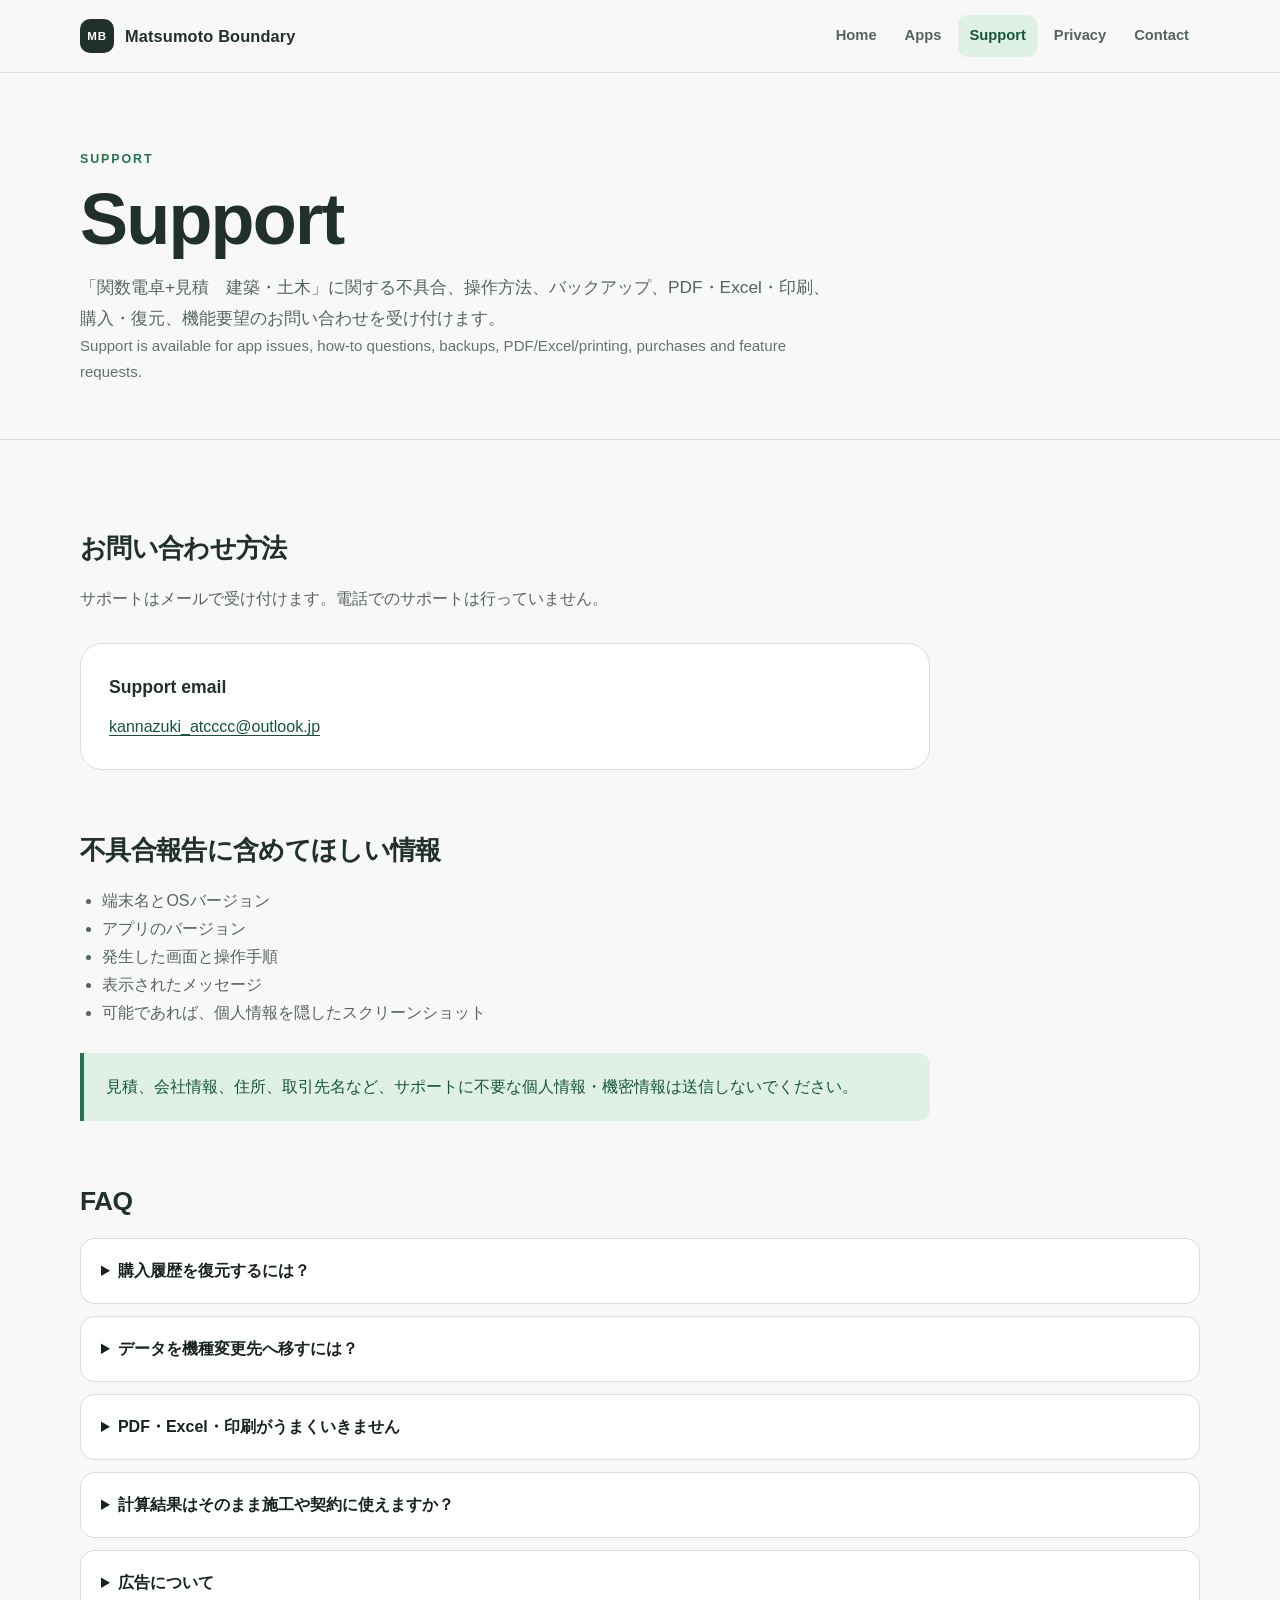
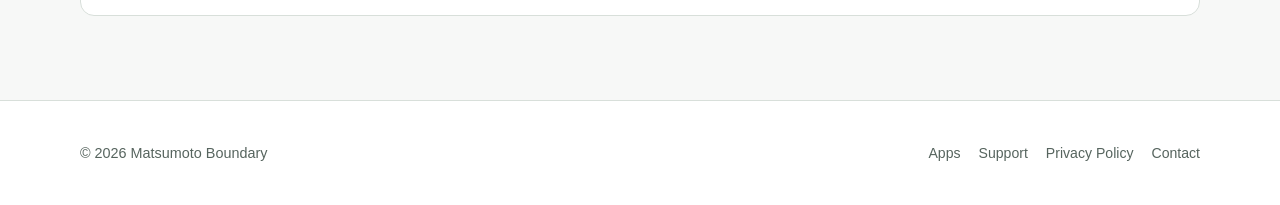
==== support/index.html @ 76c3ba08 "Launch Matsumoto Boundary website" ====
<!doctype html>
<html lang="ja">
  <head>
    <meta charset="UTF-8">
    <meta name="viewport" content="width=device-width, initial-scale=1">
    <meta name="description" content="関数電卓+見積 建築・土木の操作、バックアップ、PDF・Excel・印刷、購入復元に関するサポート情報です。">
    <meta name="theme-color" content="#f7f8f7">
    <link rel="canonical" href="https://matsumotoboundary.com/support/">
    <link rel="stylesheet" href="/assets/css/site.css">
    <title>Support | Matsumoto Boundary</title>
  </head>
  <body>
    <a class="skip-link" href="#main">本文へ移動</a>
    <header class="site-header"><div class="header-inner"><a class="brand" href="/" aria-label="Matsumoto Boundary Home"><span class="brand-mark" aria-hidden="true">MB</span><span>Matsumoto Boundary</span></a><nav class="site-nav" aria-label="Primary navigation"><ul><li><a href="/">Home</a></li><li><a href="/apps/">Apps</a></li><li><a href="/support/" aria-current="page">Support</a></li><li><a href="/privacy/">Privacy</a></li><li><a href="/contact/">Contact</a></li></ul></nav></div></header>
    <main id="main">
      <section class="page-hero"><div class="container"><p class="eyebrow">Support</p><h1>Support</h1><p class="lead">「関数電卓+見積　建築・土木」に関する不具合、操作方法、バックアップ、PDF・Excel・印刷、購入・復元、機能要望のお問い合わせを受け付けます。</p><p class="lead lang-en">Support is available for app issues, how-to questions, backups, PDF/Excel/printing, purchases and feature requests.</p></div></section>
      <section class="section"><div class="container"><div class="prose"><h2>お問い合わせ方法</h2><p>サポートはメールで受け付けます。電話でのサポートは行っていません。</p><div class="contact-panel"><strong>Support email</strong><a href="mailto:kannazuki_atcccc@outlook.jp">kannazuki_atcccc@outlook.jp</a></div><h2>不具合報告に含めてほしい情報</h2><ul><li>端末名とOSバージョン</li><li>アプリのバージョン</li><li>発生した画面と操作手順</li><li>表示されたメッセージ</li><li>可能であれば、個人情報を隠したスクリーンショット</li></ul><div class="note"><p>見積、会社情報、住所、取引先名など、サポートに不要な個人情報・機密情報は送信しないでください。</p></div><h2>FAQ</h2></div><div class="faq"><details><summary>購入履歴を復元するには？</summary><p>アプリ内の購入・復元画面から、購入時と同じApple Accountで復元操作を行ってください。購入処理はApple等のプラットフォームを通じて行われます。</p></details><details><summary>データを機種変更先へ移すには？</summary><p>設定の「データのバックアップ」から.genbacalcファイルを書き出し、新しい端末で「バックアップから復元」を選択してください。バックアップファイルの保管・共有はユーザーご自身で管理してください。</p></details><details><summary>PDF・Excel・印刷がうまくいきません</summary><p>対象の見積を開き、正式PDF、正式Excel、印刷の各操作をお試しください。印刷可否は端末、プリンター、共有先アプリ、ネットワーク環境にも依存します。</p></details><details><summary>計算結果はそのまま施工や契約に使えますか？</summary><p>計算結果、数量、換算、見積、帳票は参考情報です。施工、発注、契約、申請、提出前に入力値・設定・結果をご自身で確認し、法令、規格、設計図書、契約条件、メーカー仕様、現場条件を優先してください。</p></details><details><summary>広告について</summary><p>無料利用時には、バナー広告や対象機能を開く前の動画広告が表示される場合があります。広告なし・完全版の提供内容はアプリ内とApp Storeの最新表示をご確認ください。</p></details></div></div></section>
    </main>
    <footer class="site-footer"><div class="footer-inner"><p class="copyright">© 2026 Matsumoto Boundary</p><ul class="footer-links"><li><a href="/apps/">Apps</a></li><li><a href="/support/">Support</a></li><li><a href="/privacy/">Privacy Policy</a></li><li><a href="/contact/">Contact</a></li></ul></div></footer>
  </body>
</html>
---- assets/css/site.css ----
:root {
  color-scheme: light;
  --bg: #f7f8f7;
  --surface: #ffffff;
  --surface-muted: #edf1ee;
  --text: #18231f;
  --muted: #56645e;
  --line: #d8dfda;
  --green: #247451;
  --green-dark: #15553a;
  --green-soft: #dff1e7;
  --charcoal: #22302b;
  --orange: #d86b2b;
  --shadow: 0 18px 44px rgba(24, 35, 31, 0.08);
  --radius: 22px;
  --content: 1120px;
}

* {
  box-sizing: border-box;
}

html {
  scroll-behavior: smooth;
}

body {
  min-width: 280px;
  margin: 0;
  background: var(--bg);
  color: var(--text);
  font-family: -apple-system, BlinkMacSystemFont, "Segoe UI", "Noto Sans JP",
    "Hiragino Kaku Gothic ProN", Meiryo, sans-serif;
  font-size: 16px;
  line-height: 1.75;
  -webkit-font-smoothing: antialiased;
}

a {
  color: var(--green-dark);
  text-underline-offset: 0.2em;
}

a:hover {
  color: var(--green);
}

a:focus-visible,
button:focus-visible,
summary:focus-visible {
  outline: 3px solid rgba(36, 116, 81, 0.38);
  outline-offset: 4px;
  border-radius: 6px;
}

.skip-link {
  position: fixed;
  z-index: 100;
  top: 10px;
  left: 10px;
  padding: 10px 14px;
  transform: translateY(-160%);
  border-radius: 8px;
  background: var(--charcoal);
  color: #fff;
}

.skip-link:focus {
  transform: translateY(0);
}

.site-header {
  position: sticky;
  z-index: 20;
  top: 0;
  border-bottom: 1px solid rgba(216, 223, 218, 0.9);
  background: rgba(247, 248, 247, 0.94);
  backdrop-filter: blur(12px);
}

.header-inner,
.footer-inner,
.container {
  width: min(calc(100% - 40px), var(--content));
  margin-inline: auto;
}

.header-inner {
  display: flex;
  min-height: 72px;
  align-items: center;
  justify-content: space-between;
  gap: 24px;
}

.brand {
  display: inline-flex;
  flex: none;
  align-items: center;
  gap: 11px;
  color: var(--charcoal);
  font-size: 1.02rem;
  font-weight: 750;
  letter-spacing: 0.01em;
  text-decoration: none;
}

.brand-mark {
  display: grid;
  width: 34px;
  height: 34px;
  place-items: center;
  border-radius: 10px;
  background: var(--charcoal);
  color: #fff;
  font-size: 0.72rem;
  letter-spacing: 0.06em;
}

.site-nav ul,
.footer-links {
  display: flex;
  margin: 0;
  padding: 0;
  align-items: center;
  gap: 6px;
  list-style: none;
}

.site-nav a {
  display: block;
  padding: 8px 11px;
  border-radius: 9px;
  color: var(--muted);
  font-size: 0.92rem;
  font-weight: 650;
  text-decoration: none;
}

.site-nav a:hover,
.site-nav a[aria-current="page"] {
  background: var(--green-soft);
  color: var(--green-dark);
}

main {
  overflow: hidden;
}

.hero {
  position: relative;
  padding: 104px 0 88px;
}

.hero::after {
  position: absolute;
  z-index: -1;
  top: -160px;
  right: -160px;
  width: 520px;
  height: 520px;
  border-radius: 50%;
  background: radial-gradient(circle, rgba(36, 116, 81, 0.13), transparent 68%);
  content: "";
}

.hero-grid {
  display: grid;
  grid-template-columns: minmax(0, 1.15fr) minmax(320px, 0.85fr);
  align-items: center;
  gap: 64px;
}

.eyebrow {
  margin: 0 0 12px;
  color: var(--green);
  font-size: 0.78rem;
  font-weight: 800;
  letter-spacing: 0.15em;
  text-transform: uppercase;
}

h1,
h2,
h3 {
  margin-top: 0;
  color: var(--charcoal);
  line-height: 1.25;
  letter-spacing: -0.025em;
}

h1 {
  margin-bottom: 22px;
  font-size: clamp(2.5rem, 7vw, 5.2rem);
  line-height: 1.02;
}

h2 {
  margin-bottom: 20px;
  font-size: clamp(1.75rem, 4vw, 2.55rem);
}

h3 {
  margin-bottom: 10px;
  font-size: 1.16rem;
}

.hero-copy {
  max-width: 710px;
  margin: 0;
  color: var(--muted);
  font-size: clamp(1.05rem, 2vw, 1.22rem);
}

.hero-tagline {
  display: block;
  margin-bottom: 10px;
  color: var(--text);
  font-size: clamp(1.3rem, 3vw, 1.75rem);
  font-weight: 720;
}

.button-row {
  display: flex;
  margin-top: 32px;
  flex-wrap: wrap;
  gap: 12px;
}

.button {
  display: inline-flex;
  min-height: 48px;
  padding: 11px 19px;
  align-items: center;
  justify-content: center;
  border: 1px solid var(--green-dark);
  border-radius: 12px;
  background: var(--green-dark);
  color: #fff;
  font-weight: 750;
  text-decoration: none;
  transition: transform 150ms ease, background 150ms ease;
}

.button:hover {
  background: var(--green);
  color: #fff;
  transform: translateY(-1px);
}

.button.secondary {
  border-color: var(--line);
  background: var(--surface);
  color: var(--charcoal);
}

.button.secondary:hover {
  border-color: var(--green);
  background: var(--green-soft);
  color: var(--green-dark);
}

.app-preview {
  position: relative;
  padding: 30px;
  border: 1px solid var(--line);
  border-radius: 30px;
  background: var(--surface);
  box-shadow: var(--shadow);
}

.preview-screen {
  display: grid;
  min-height: 360px;
  padding: 28px;
  align-content: space-between;
  border-radius: 22px;
  background: var(--charcoal);
  color: #fff;
}

.preview-label {
  color: #b9c7c1;
  font-size: 0.8rem;
  font-weight: 700;
  letter-spacing: 0.1em;
  text-transform: uppercase;
}

.preview-expression {
  font-size: clamp(3.2rem, 9vw, 5.3rem);
  font-weight: 300;
  letter-spacing: -0.06em;
  line-height: 1;
  text-align: right;
}

.preview-grid {
  display: grid;
  grid-template-columns: repeat(4, 1fr);
  gap: 8px;
}

.preview-key {
  display: grid;
  aspect-ratio: 1.35;
  place-items: center;
  border-radius: 9px;
  background: #3d4a45;
  font-weight: 750;
}

.preview-key.accent {
  background: var(--orange);
}

.section {
  padding: 84px 0;
}

.section.compact {
  padding: 58px 0;
}

.section.muted {
  border-block: 1px solid var(--line);
  background: var(--surface-muted);
}

.section-heading {
  max-width: 760px;
  margin-bottom: 34px;
}

.section-heading p,
.lead,
.card p,
.prose p,
.prose li {
  color: var(--muted);
}

.section-heading p,
.lead {
  margin: 0;
  font-size: 1.08rem;
}

.grid-2,
.grid-3,
.feature-grid {
  display: grid;
  gap: 20px;
}

.grid-2 {
  grid-template-columns: repeat(2, minmax(0, 1fr));
}

.grid-3 {
  grid-template-columns: repeat(3, minmax(0, 1fr));
}

.feature-grid {
  grid-template-columns: repeat(3, minmax(0, 1fr));
}

.card {
  padding: 28px;
  border: 1px solid var(--line);
  border-radius: var(--radius);
  background: var(--surface);
}

.card p:last-child,
.prose p:last-child {
  margin-bottom: 0;
}

.card.featured {
  border-color: rgba(36, 116, 81, 0.34);
  box-shadow: var(--shadow);
}

.icon-tile {
  display: grid;
  width: 44px;
  height: 44px;
  margin-bottom: 18px;
  place-items: center;
  border-radius: 12px;
  background: var(--green-soft);
  color: var(--green-dark);
  font-size: 1.15rem;
  font-weight: 850;
}

.status {
  display: inline-flex;
  margin-bottom: 14px;
  padding: 4px 10px;
  border-radius: 999px;
  background: var(--green-soft);
  color: var(--green-dark);
  font-size: 0.77rem;
  font-weight: 800;
}

.status.planned {
  background: #eceeed;
  color: #5b6661;
}

.feature-list,
.check-list,
.plain-list {
  margin: 0;
  padding: 0;
  list-style: none;
}

.feature-list {
  display: grid;
  grid-template-columns: repeat(2, minmax(0, 1fr));
  gap: 10px 22px;
}

.feature-list li,
.check-list li {
  position: relative;
  padding-left: 25px;
}

.feature-list li::before,
.check-list li::before {
  position: absolute;
  top: 0.78em;
  left: 2px;
  width: 8px;
  height: 8px;
  border-radius: 50%;
  background: var(--green);
  content: "";
}

.credentials {
  display: flex;
  margin-top: 20px;
  padding: 0;
  flex-wrap: wrap;
  gap: 8px;
  list-style: none;
}

.credentials li {
  padding: 6px 10px;
  border: 1px solid var(--line);
  border-radius: 8px;
  background: var(--surface);
  color: var(--muted);
  font-size: 0.85rem;
}

.page-hero {
  padding: 76px 0 54px;
  border-bottom: 1px solid var(--line);
}

.page-hero h1 {
  margin-bottom: 16px;
  font-size: clamp(2.35rem, 7vw, 4.5rem);
}

.page-hero .lead {
  max-width: 760px;
}

.prose {
  max-width: 850px;
}

.prose h2 {
  margin-top: 56px;
  padding-top: 8px;
  font-size: 1.65rem;
}

.prose h2:first-child {
  margin-top: 0;
}

.prose h3 {
  margin-top: 30px;
}

.prose ul,
.prose ol {
  padding-left: 1.4em;
}

.note {
  margin: 26px 0;
  padding: 20px 22px;
  border-left: 4px solid var(--green);
  border-radius: 0 12px 12px 0;
  background: var(--green-soft);
}

.note p {
  margin: 0;
  color: var(--green-dark);
}

.contact-panel {
  display: grid;
  margin-top: 30px;
  padding: 28px;
  gap: 10px;
  border: 1px solid var(--line);
  border-radius: var(--radius);
  background: var(--surface);
}

.contact-panel strong {
  color: var(--charcoal);
  font-size: 1.1rem;
}

.contact-pending {
  display: inline-flex;
  width: fit-content;
  padding: 7px 11px;
  border-radius: 8px;
  background: var(--surface-muted);
  color: var(--muted);
  font-size: 0.9rem;
  font-weight: 700;
}

.faq {
  display: grid;
  gap: 12px;
}

.faq details {
  border: 1px solid var(--line);
  border-radius: 14px;
  background: var(--surface);
}

.faq summary {
  padding: 18px 50px 18px 20px;
  cursor: pointer;
  font-weight: 750;
}

.faq details p {
  margin: 0;
  padding: 0 20px 20px;
  color: var(--muted);
}

.lang-en {
  color: #65736d;
  font-size: 0.94em;
}

.site-footer {
  padding: 38px 0;
  border-top: 1px solid var(--line);
  background: var(--surface);
}

.footer-inner {
  display: flex;
  align-items: center;
  justify-content: space-between;
  gap: 24px;
}

.copyright {
  margin: 0;
  color: var(--muted);
  font-size: 0.9rem;
}

.footer-links {
  flex-wrap: wrap;
  justify-content: flex-end;
  gap: 8px 18px;
}

.footer-links a {
  color: var(--muted);
  font-size: 0.88rem;
  text-decoration: none;
}

@media (max-width: 820px) {
  .header-inner {
    min-height: auto;
    padding: 13px 0 11px;
    flex-direction: column;
    align-items: flex-start;
    gap: 8px;
  }

  .site-nav {
    width: 100%;
    overflow-x: auto;
    scrollbar-width: none;
  }

  .site-nav::-webkit-scrollbar {
    display: none;
  }

  .site-nav ul {
    width: max-content;
  }

  .site-nav a {
    padding: 7px 10px;
  }

  .hero {
    padding: 70px 0;
  }

  .hero-grid,
  .grid-2,
  .grid-3,
  .feature-grid {
    grid-template-columns: 1fr;
  }

  .hero-grid {
    gap: 44px;
  }

  .app-preview {
    max-width: 520px;
  }

  .footer-inner {
    flex-direction: column;
    align-items: flex-start;
  }

  .footer-links {
    justify-content: flex-start;
  }
}

@media (max-width: 540px) {
  .header-inner,
  .footer-inner,
  .container {
    width: min(calc(100% - 28px), var(--content));
  }

  .hero,
  .section {
    padding: 58px 0;
  }

  .page-hero {
    padding: 54px 0 42px;
  }

  .site-nav a {
    padding-inline: 7px;
    font-size: 0.84rem;
  }

  .feature-list {
    grid-template-columns: 1fr;
  }

  .card,
  .app-preview {
    padding: 22px;
    border-radius: 18px;
  }

  .preview-screen {
    min-height: 300px;
    padding: 22px;
  }

  .button-row,
  .button {
    width: 100%;
  }
}

@media (prefers-reduced-motion: reduce) {
  html {
    scroll-behavior: auto;
  }

  *,
  *::before,
  *::after {
    animation-duration: 0.01ms !important;
    animation-iteration-count: 1 !important;
    transition-duration: 0.01ms !important;
  }
}
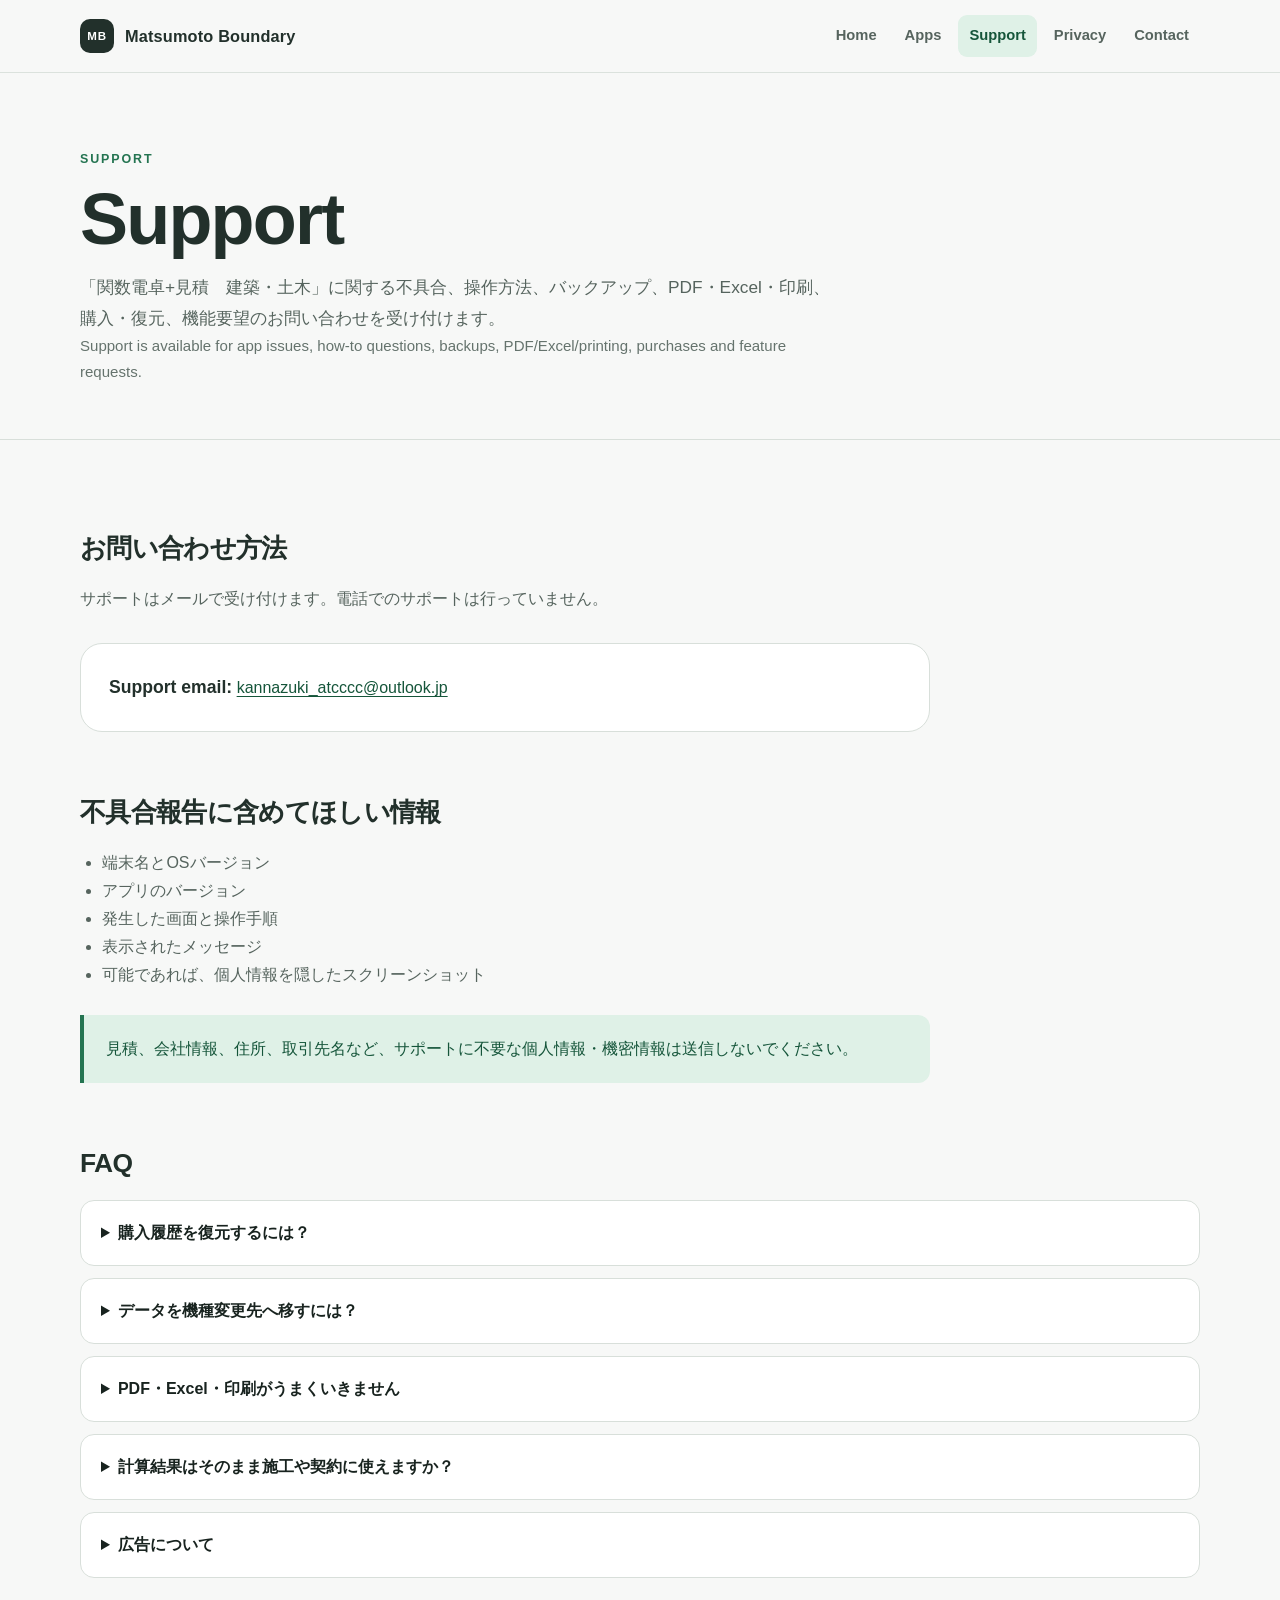
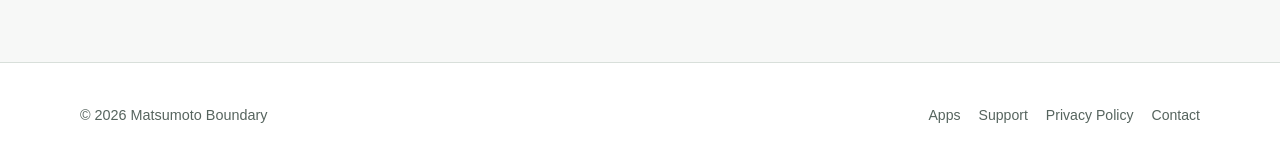
==== commit 0a1bf482: "Improve support email display" ====
--- a/support/index.html
+++ b/support/index.html
@@ -14,7 +14,7 @@
     <header class="site-header"><div class="header-inner"><a class="brand" href="/" aria-label="Matsumoto Boundary Home"><span class="brand-mark" aria-hidden="true">MB</span><span>Matsumoto Boundary</span></a><nav class="site-nav" aria-label="Primary navigation"><ul><li><a href="/">Home</a></li><li><a href="/apps/">Apps</a></li><li><a href="/support/" aria-current="page">Support</a></li><li><a href="/privacy/">Privacy</a></li><li><a href="/contact/">Contact</a></li></ul></nav></div></header>
     <main id="main">
       <section class="page-hero"><div class="container"><p class="eyebrow">Support</p><h1>Support</h1><p class="lead">「関数電卓+見積　建築・土木」に関する不具合、操作方法、バックアップ、PDF・Excel・印刷、購入・復元、機能要望のお問い合わせを受け付けます。</p><p class="lead lang-en">Support is available for app issues, how-to questions, backups, PDF/Excel/printing, purchases and feature requests.</p></div></section>
-      <section class="section"><div class="container"><div class="prose"><h2>お問い合わせ方法</h2><p>サポートはメールで受け付けます。電話でのサポートは行っていません。</p><div class="contact-panel"><strong>Support email</strong><a href="mailto:kannazuki_atcccc@outlook.jp">kannazuki_atcccc@outlook.jp</a></div><h2>不具合報告に含めてほしい情報</h2><ul><li>端末名とOSバージョン</li><li>アプリのバージョン</li><li>発生した画面と操作手順</li><li>表示されたメッセージ</li><li>可能であれば、個人情報を隠したスクリーンショット</li></ul><div class="note"><p>見積、会社情報、住所、取引先名など、サポートに不要な個人情報・機密情報は送信しないでください。</p></div><h2>FAQ</h2></div><div class="faq"><details><summary>購入履歴を復元するには？</summary><p>アプリ内の購入・復元画面から、購入時と同じApple Accountで復元操作を行ってください。購入処理はApple等のプラットフォームを通じて行われます。</p></details><details><summary>データを機種変更先へ移すには？</summary><p>設定の「データのバックアップ」から.genbacalcファイルを書き出し、新しい端末で「バックアップから復元」を選択してください。バックアップファイルの保管・共有はユーザーご自身で管理してください。</p></details><details><summary>PDF・Excel・印刷がうまくいきません</summary><p>対象の見積を開き、正式PDF、正式Excel、印刷の各操作をお試しください。印刷可否は端末、プリンター、共有先アプリ、ネットワーク環境にも依存します。</p></details><details><summary>計算結果はそのまま施工や契約に使えますか？</summary><p>計算結果、数量、換算、見積、帳票は参考情報です。施工、発注、契約、申請、提出前に入力値・設定・結果をご自身で確認し、法令、規格、設計図書、契約条件、メーカー仕様、現場条件を優先してください。</p></details><details><summary>広告について</summary><p>無料利用時には、バナー広告や対象機能を開く前の動画広告が表示される場合があります。広告なし・完全版の提供内容はアプリ内とApp Storeの最新表示をご確認ください。</p></details></div></div></section>
+      <section class="section"><div class="container"><div class="prose"><h2>お問い合わせ方法</h2><p>サポートはメールで受け付けます。電話でのサポートは行っていません。</p><div class="contact-panel"><span><strong>Support email:</strong> <a href="mailto:kannazuki_atcccc@outlook.jp">kannazuki_atcccc@outlook.jp</a></span></div><h2>不具合報告に含めてほしい情報</h2><ul><li>端末名とOSバージョン</li><li>アプリのバージョン</li><li>発生した画面と操作手順</li><li>表示されたメッセージ</li><li>可能であれば、個人情報を隠したスクリーンショット</li></ul><div class="note"><p>見積、会社情報、住所、取引先名など、サポートに不要な個人情報・機密情報は送信しないでください。</p></div><h2>FAQ</h2></div><div class="faq"><details><summary>購入履歴を復元するには？</summary><p>アプリ内の購入・復元画面から、購入時と同じApple Accountで復元操作を行ってください。購入処理はApple等のプラットフォームを通じて行われます。</p></details><details><summary>データを機種変更先へ移すには？</summary><p>設定の「データのバックアップ」から.genbacalcファイルを書き出し、新しい端末で「バックアップから復元」を選択してください。バックアップファイルの保管・共有はユーザーご自身で管理してください。</p></details><details><summary>PDF・Excel・印刷がうまくいきません</summary><p>対象の見積を開き、正式PDF、正式Excel、印刷の各操作をお試しください。印刷可否は端末、プリンター、共有先アプリ、ネットワーク環境にも依存します。</p></details><details><summary>計算結果はそのまま施工や契約に使えますか？</summary><p>計算結果、数量、換算、見積、帳票は参考情報です。施工、発注、契約、申請、提出前に入力値・設定・結果をご自身で確認し、法令、規格、設計図書、契約条件、メーカー仕様、現場条件を優先してください。</p></details><details><summary>広告について</summary><p>無料利用時には、バナー広告や対象機能を開く前の動画広告が表示される場合があります。広告なし・完全版の提供内容はアプリ内とApp Storeの最新表示をご確認ください。</p></details></div></div></section>
     </main>
     <footer class="site-footer"><div class="footer-inner"><p class="copyright">© 2026 Matsumoto Boundary</p><ul class="footer-links"><li><a href="/apps/">Apps</a></li><li><a href="/support/">Support</a></li><li><a href="/privacy/">Privacy Policy</a></li><li><a href="/contact/">Contact</a></li></ul></div></footer>
   </body>
